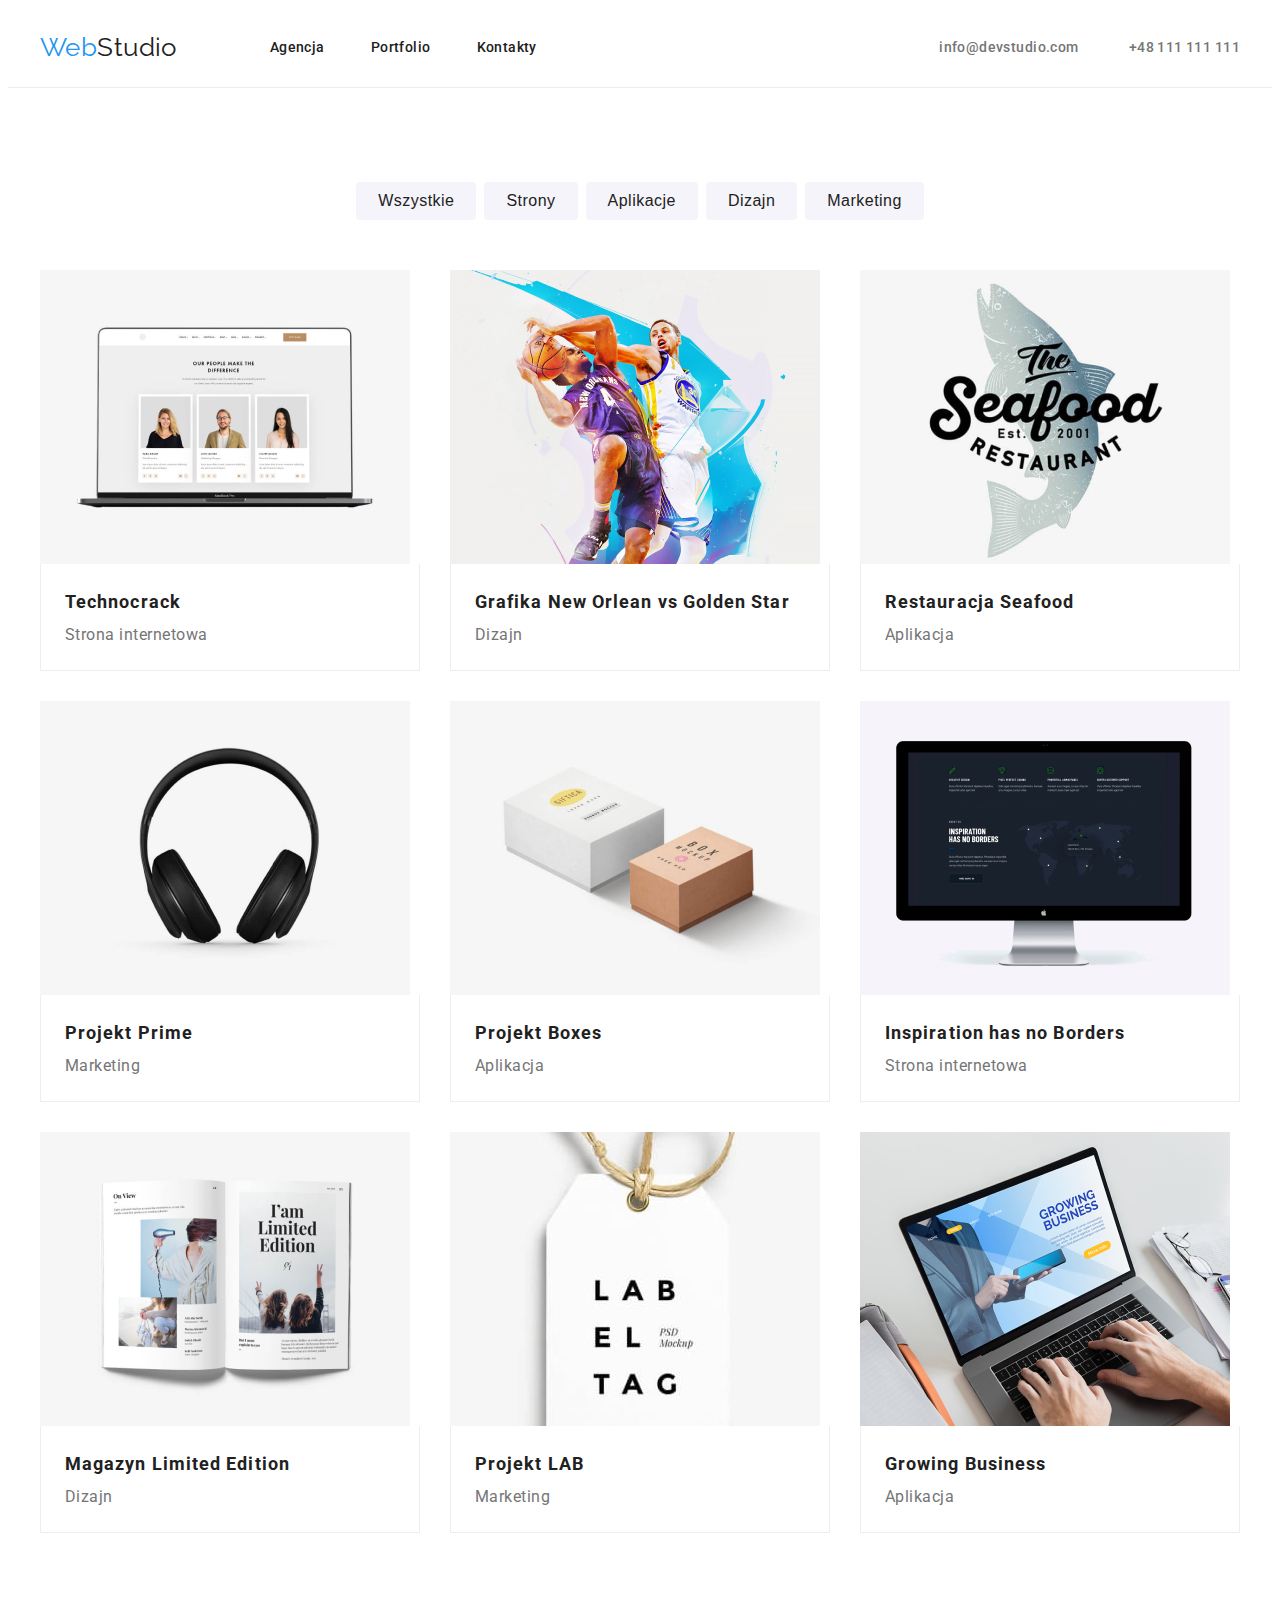
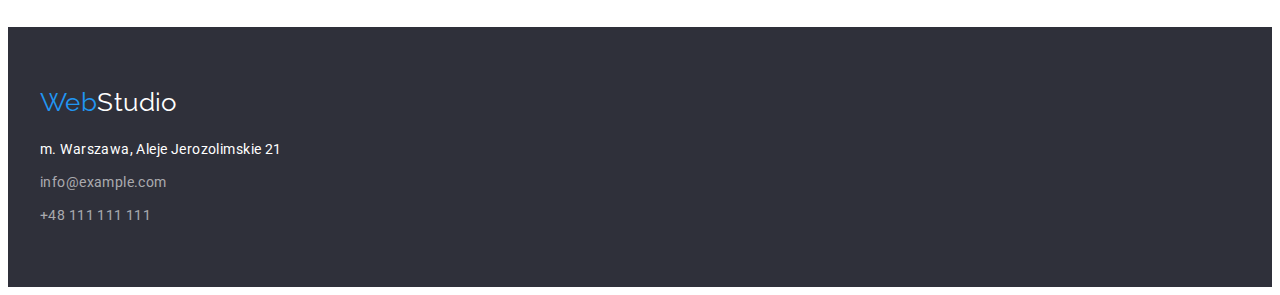
==== portfolio.html @ 165ec257 "hw-4" ====
<!DOCTYPE html>
<html lang="pl">
  <head>
    <meta charset="UTF-8" />
    <meta http-equiv="X-UA-Compatible" content="IE=edge" />
    <meta name="viewport" content="width=device-width, initial-scale=1.0" />
    <title>Portfolio</title>
    <link
      rel="stylesheet"
      href="https://cdnjs.cloudflare.com/ajax/libs/modern-normalize/1.1.0/modern-normalize.min.css"
      integrity="sha512-wpPYUAdjBVSE4KJnH1VR1HeZfpl1ub8YT/NKx4PuQ5NmX2tKuGu6U/JRp5y+Y8XG2tV+wKQpNHVUX03MfMFn9Q=="
      crossorigin="anonymous"
      referrerpolicy="no-referrer"
    />
    <link rel="stylesheet" href="css/style.css" />
    <link rel="preconnect" href="https://fonts.googleapis.com" />
    <link rel="preconnect" href="https://fonts.gstatic.com" crossorigin />
    <link
      href="https://fonts.googleapis.com/css2?family=Raleway:wght@700&family=Roboto:wght@400;500;700;900&display=swap"
      rel="stylesheet"
    />
  </head>
  <body>
    <header class="header-index-portfolio">
      <div class="container">
        <div class="nav-flex-box">
          <nav>
            <ul class="nav-links">
              <li>
                <a href="index.html" class="nav-webstudio"
                  ><span>Web</span>Studio</a
                >
              </li>
              <li class="nav-menu-item">
                <a href="" class="nav-menu">Agencja</a>
              </li>
              <li class="nav-menu-item">
                <a href="portfolio.html" class="nav-menu">Portfolio</a>
              </li>
              <li class="nav-menu-item">
                <a href="" class="nav-menu">Kontakty</a>
              </li>
            </ul>
          </nav>
          <ul class="menu-contacts">
            <li class="menu-contacts-item">
              <a href="mailto:info@devstudio.com">info@devstudio.com</a>
            </li>
            <li class="menu-contacts-item">
              <a href="tel:+48111111111">+48 111 111 111</a>
            </li>
          </ul>
        </div>
      </div>
    </header>

    <main>
      <section>
        <div class="container portfolio">
          <ul class="buttons">
            <li><button type="button">Wszystkie</button></li>
            <li><button type="button">Strony</button></li>
            <li><button type="button">Aplikacje</button></li>
            <li><button type="button">Dizajn</button></li>
            <li><button type="button">Marketing</button></li>
          </ul>
          <ul class="box-portfolio-fotos">
            <li>
              <figure>
                <img
                  src="images/technocrack.jpg"
                  alt="Technocrack"
                  width="370"
                  height="294"
                />
                <figcaption>
                  <p>Technocrack</p>
                  <span>Strona internetowa</span>
                </figcaption>
              </figure>
            </li>
            <li>
              <figure>
                <img
                  src="images/grafikaneworleanvsgoldenstar.jpg"
                  alt=" Grafika New Orlean vs Golden Star"
                  width="370"
                  height="294"
                />
                <figcaption>
                  <p>Grafika New Orlean vs Golden Star</p>
                  <span>Dizajn</span>
                </figcaption>
              </figure>
            </li>
            <li>
              <figure>
                <img
                  src="images/restauracjaseafood.jpg"
                  alt="Restauracja Seafood"
                  width="370"
                  height="294"
                />
                <figcaption>
                  <p>Restauracja Seafood</p>
                  <span> Aplikacja</span>
                </figcaption>
              </figure>
            </li>
            <li>
              <figure>
                <img
                  src="images/projektprime.jpg"
                  alt="Projekt Prime"
                  width="370"
                  height="294"
                />
                <figcaption>
                  <p>Projekt Prime</p>
                  <span>Marketing</span>
                </figcaption>
              </figure>
            </li>
            <li>
              <figure>
                <img
                  src="images/projektboxes.jpg"
                  alt="Projekt Boxes"
                  width="370"
                  height="294"
                />
                <figcaption>
                  <p>Projekt Boxes</p>
                  <span>Aplikacja</span>
                </figcaption>
              </figure>
            </li>
            <li>
              <figure>
                <img
                  src="images/inspirationhasnoborders.jpg"
                  alt="Inspiration has no Borders"
                  width="370"
                  height="294"
                />
                <figcaption>
                  <p>Inspiration has no Borders</p>
                  <span> Strona internetowa </span>
                </figcaption>
              </figure>
            </li>
            <li>
              <figure>
                <img
                  src="images/magazynlimitededition.jpg"
                  alt="Magazyn Limited Edition"
                  width="370"
                  height="294"
                />
                <figcaption>
                  <p>Magazyn Limited Edition</p>
                  <span> Dizajn</span>
                </figcaption>
              </figure>
            </li>
            <li>
              <figure>
                <img
                  src="images/projektlab.jpg"
                  alt="Projekt LAB"
                  width="370"
                  height="294"
                />
                <figcaption>
                  <p>Projekt LAB</p>
                  <span>Marketing</span>
                </figcaption>
              </figure>
            </li>
            <li>
              <figure>
                <img
                  src="images/growingbusiness.jpg"
                  alt="Growing Business"
                  width="370"
                  height="294"
                />
                <figcaption>
                  <p>Growing Business</p>
                  <span> Aplikacja </span>
                </figcaption>
              </figure>
            </li>
          </ul>
        </div>
      </section>
    </main>

    <footer class="bg-color-footer">
      <div class="container">
        <div class="footer">
          <a href="index.html" class="nav-webstudio-footer"
            ><span>Web</span>Studio</a
          >
          <address class="address">
            <ul>
              <li>
                <p class="footer-address">
                  m. Warszawa, Aleje Jerozolimskie 21
                </p>
              </li>
              <li>
                <a class="footer-contacts" href="mailto:info@example.com"
                  >info@example.com</a
                >
              </li>
              <li>
                <a class="footer-contacts" href="tel:+48111111111"
                  >+48 111 111 111</a
                >
              </li>
            </ul>
          </address>
        </div>
      </div>
    </footer>
  </body>
</html>
---- css/style.css ----
/* common styles css for parts body, header and footer 
in files index.html and porfolio.html */
.container {
  width: 1200px;
  margin: auto;
  padding: 0px 15px;
}

ul {
  list-style: none;
  padding: 0px;
  margin: 0px;
}

/* body */
:root {
  --text-color: #212121;
  --background-color: white;
  --text-selection-color: red;
  --background-selection-color: chartreuse;
}

*::selection {
  color: var(--text-selection-color);
  background-color: var(--background-selection-color);
}

body {
  font-family: "Roboto", sans-serif;
  color: var(--text-color);
  background-color: var(--background-color);
  font-size: 14px;
  letter-spacing: 0.03em;
}

/* header */
.header-index-portfolio {
  border: solid 1px;
  border-top-style: none;
  border-right-style: none;
  border-left-style: none;
  border-bottom-color: #ececec;
}
.nav-flex-box {
  display: flex;
  justify-content: space-between;
  padding-top: 24px;
  padding-bottom: 25px;
}

.nav-links {
  display: flex;
  justify-content: space-between;
  padding: 0px;
  margin: 0px;
  align-items: center;
}

.nav-webstudio {
  font-family: "Raleway", sans-serif;
  font-size: 26px;
  text-decoration: none;
  color: inherit;
  margin-right: 93px;
}

.nav-webstudio > span {
  color: #2196f3;
}

.nav-menu {
  text-decoration: none;
  color: inherit;
  font-weight: 500;
}

.nav-menu-item {
  margin-right: 46px;
}

.nav-menu-item:last-child {
  margin-right: 0px;
}

.nav-menu:hover,
.nav-menu:focus {
  color: #2196f3;
}

.menu-contacts {
  display: flex;
  align-items: center;
  padding: 0px;
  margin: 0px;
  margin-left: 371px;
}

.menu-contacts a {
  text-decoration: none;
  font-weight: 500;
  color: #757575;
}

.menu-contacts-item {
  margin-right: 50px;
}
.menu-contacts-item:last-child {
  margin-right: 0px;
}

.menu-contacts a:hover,
.menu-contacts a:focus {
  color: #2196f3;
}

/* footer */
.bg-color-footer {
  background-color: #2f303a;
}

.footer {
  padding-top: 60px;
  padding-bottom: 60px;
  display: flex;
  flex-direction: column;
}

.footer .nav-webstudio-footer {
  font-family: "Raleway", sans-serif;
  font-size: 26px;
  text-decoration: none;
  color: white;
}

.nav-webstudio-footer > span {
  color: #2196f3;
}

.address {
  margin-top: 20px;
}

.address li {
  display: block;
  margin-bottom: 9px;
}

.address li:last-child {
  margin-bottom: 0px;
}

.address .footer-address {
  color: #ffffff;
  font-style: normal;
  letter-spacing: 0.03em;
  margin: 0px;
  line-height: 24px;
}

.address .footer-contacts {
  color: rgba(255, 255, 255, 0.6);
  font-style: normal;
  text-decoration: none;
  line-height: 24px;
}
.address .footer-contacts:hover,
.address .footer-contacts:focus {
  color: #2196f3;
}

/* styles css for file index.html */

.container-main {
  width: 1600px;
  padding: 0px;
  margin: 0px auto;
}

.main-section {
  margin: 0px auto;
  padding-top: 200px;
  padding-bottom: 200px;
  background-color: #2f303a;
  display: flex;
  flex-direction: column;
}

.main-section > h1 {
  font-size: 44px;
  font-weight: 900;
  line-height: 60px;
  color: white;
  width: 696px;
  text-align: center;
  margin: 0px auto 30px;
}

.main-section > button {
  color: white;
  background-color: #2196f3;
  width: 200px;
  height: 50px;
  border-radius: 4px;
  font-size: 16px;
  font-weight: 700;
  cursor: pointer;
  margin: 0px auto;
  border: none;
}

.information {
  margin: 0px auto;
  display: flex;
  padding-top: 94px;
  padding-bottom: 94px;
  flex-wrap: wrap;
  flex-direction: row;
  gap: 30px;
}

.information-flexbox {
  display: flex;
  flex-direction: column;
  width: calc((100% - 90px) / 4);
}

.information h3 {
  font-weight: 700;
  font-size: 14px;
  line-height: 16.41px;
  margin: 0px;
  margin-bottom: 10px;
}

.information p {
  color: #757575;
  line-height: 24px;
  margin: 0px;
}

.description {
  display: flex;
  flex-direction: column;
  padding-bottom: 94px;
}

.description h2 {
  font-size: 36px;
  font-weight: 700;
  margin: 0px auto;
}

.description ul {
  list-style: none;
  display: flex;
  padding-left: 0px;
  margin: 50px auto 0px;
  gap: 30px;
}

.bg-color {
  background-color: #f5f4fa;
}
.team {
  display: flex;
  padding-top: 94px;
  padding-bottom: 94px;
  flex-direction: column;
  justify-content: center;
}

.team h2 {
  font-size: 36px;
  font-weight: 700;
  line-height: 42.19px;
  margin: 0px auto 50px;
}

.team-fotos {
  display: flex;
  gap: 30px;
}

.team-fotos > figure {
  font-size: 16px;
  color: #757575;
  text-align: center;
  margin: 0px auto;
  border-bottom-left-radius: 4px;
  border-bottom-right-radius: 4px;
  box-shadow: 0px 1px 3px rgba(0, 0, 0, 0.12), 0px 1px 1px rgba(0, 0, 0, 0.14),
    0px 2px 1px rgba(0, 0, 0, 0.2);
}

.team figcaption {
  margin: 30px auto;
}

.team span {
  font-weight: 500;
  display: block;
  margin-bottom: 10px;
  color: #212121;
}

.team p {
  font-weight: 400px;
  margin: 0px;
}

/* styles css for file portfolio.html */

.portfolio {
  display: flex;
  flex-direction: column;
  padding-top: 94px;
  padding-bottom: 94px;
}

.buttons {
  display: flex;
  justify-content: center;
  gap: 8px;
  margin-bottom: 50px;
}

.buttons button {
  color: inherit;
  font-size: 16px;
  font-weight: 500;
  padding: 6px 22px 6px 22px;
  background-color: #f5f4fa;
  border: none;
  border-radius: 4px;
  height: 38px;
  cursor: pointer;
  letter-spacing: 0.03em;
}
.portfolio button:hover,
.portfolio button:focus {
  background-color: #2196f3;
  border: none;
  color: white;
  box-shadow: 0px 2px 2px rgba(0, 0, 0, 0.12);
}

.box-portfolio-fotos {
  display: flex;
  flex-wrap: wrap;
  gap: 30px;
}

.box-portfolio-fotos li {
  margin: 0px;
  width: calc((100% - 60px) / 3);
}

.box-portfolio-fotos figure {
  margin: 0px;
}
figure > img {
  vertical-align: middle;
}

.box-portfolio-fotos figcaption {
  font-size: 18px;
  font-weight: 700;
  line-height: 2;
  padding-left: 24px;
  padding-top: 20px;
  letter-spacing: 0.06em;
  border: solid 1px;
  border-top: none;
  border-color: rgba(238, 238, 238, 1);
}

figcaption p {
  margin: 0px;
}

.box-portfolio-fotos span {
  font-size: 16px;
  font-weight: 400;
  line-height: 30px;
  letter-spacing: 0.03em;
  color: #757575;
  display: block;
  margin-bottom: 20px;
}
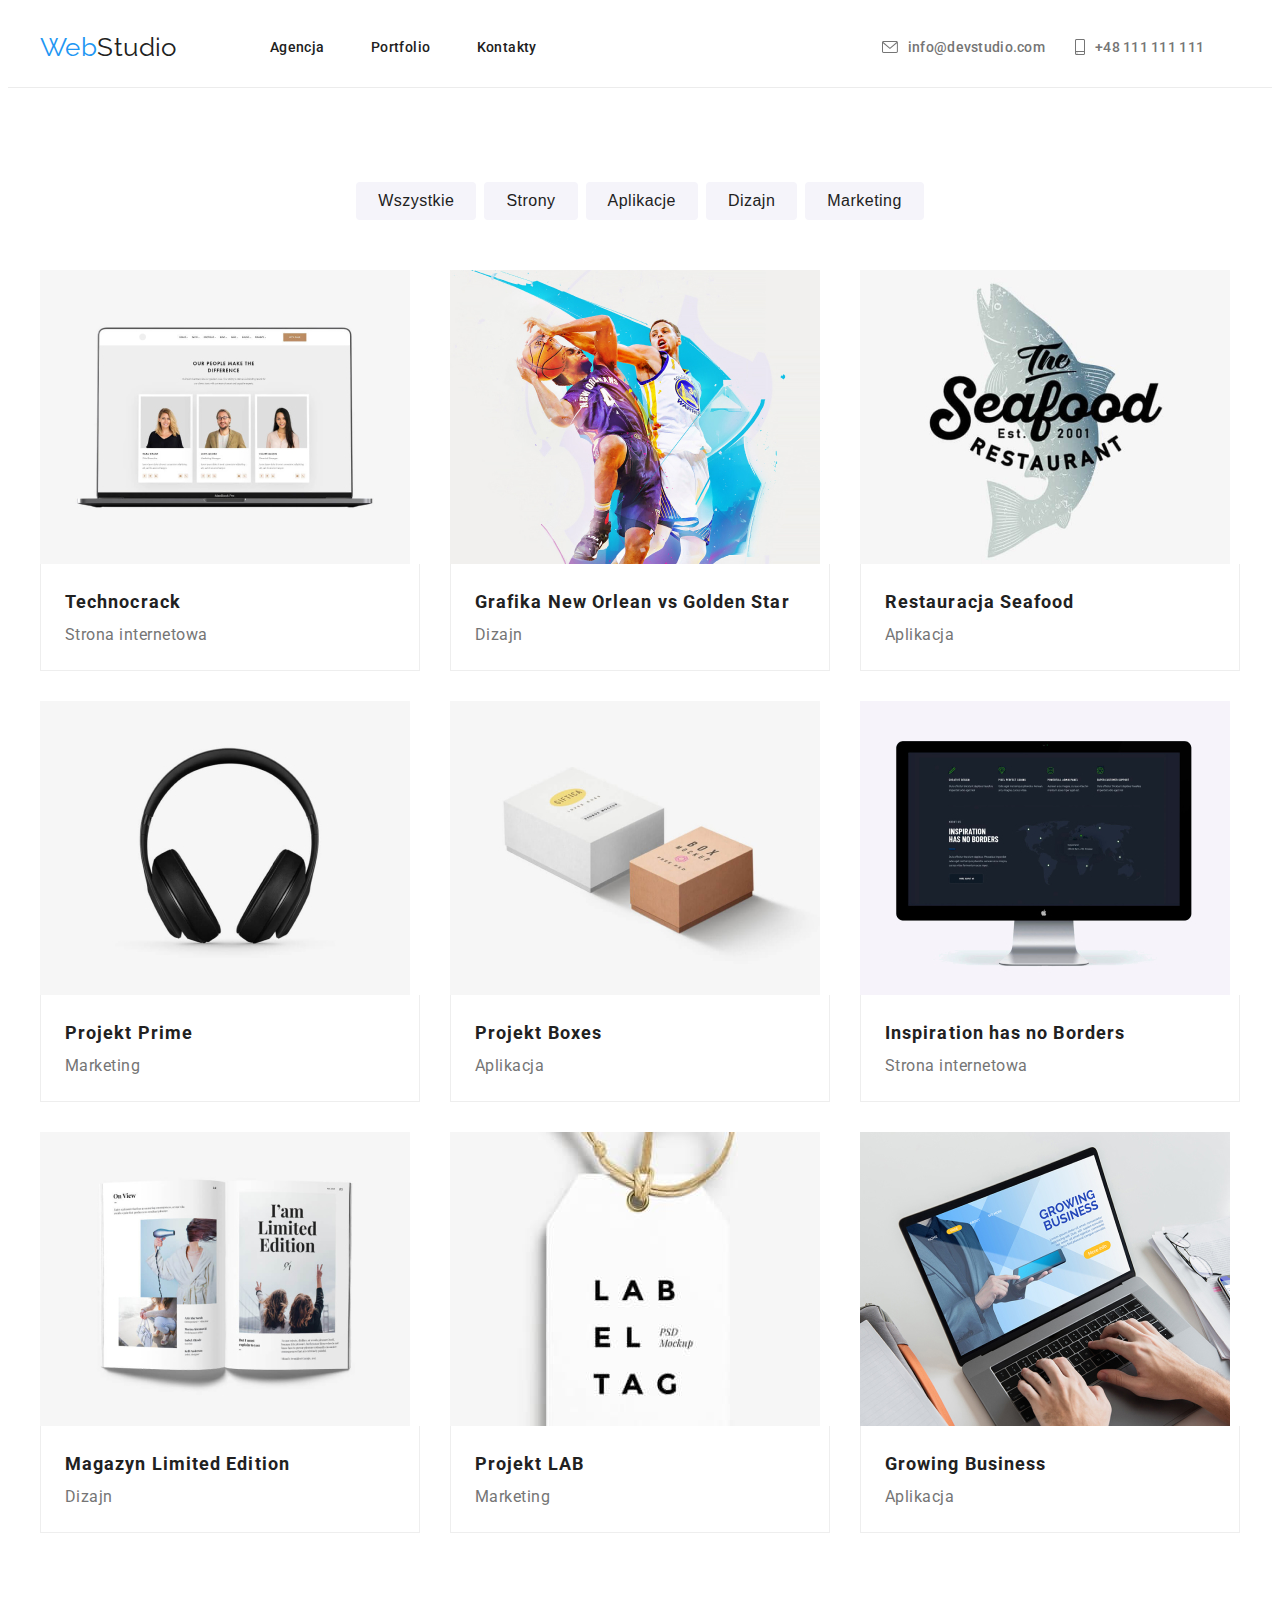
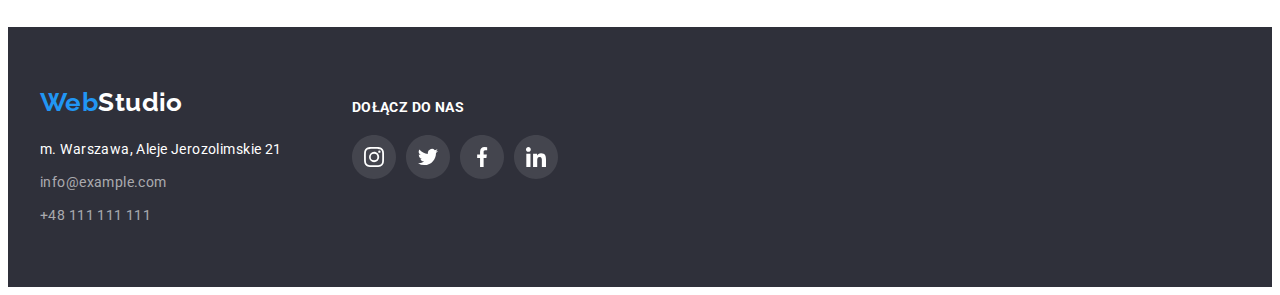
==== commit a6585db2: "hw-4" ====
--- a/portfolio.html
+++ b/portfolio.html
@@ -44,16 +44,25 @@
           </nav>
           <ul class="menu-contacts">
             <li class="menu-contacts-item">
-              <a href="mailto:info@devstudio.com">info@devstudio.com</a>
+              <a href="mailto:info@devstudio.com">
+                <svg class="envelope" width="16px" height="12px">
+                  <use href="/images/icons.svg#icon-envelope"></use>
+                </svg>
+                <p>info@devstudio.com</p></a
+              >
             </li>
             <li class="menu-contacts-item">
-              <a href="tel:+48111111111">+48 111 111 111</a>
+              <a href="tel:+48111111111"
+                ><svg class="smartfone" width="10px" height="16px">
+                  <use href="/images/icons.svg#icon-smartphone"></use>
+                </svg>
+                <p>+48 111 111 111</p></a
+              >
             </li>
           </ul>
         </div>
       </div>
     </header>
-
     <main>
       <section>
         <div class="container portfolio">
@@ -197,7 +206,7 @@
     </main>
 
     <footer class="bg-color-footer">
-      <div class="container">
+      <div class="container box-footer">
         <div class="footer">
           <a href="index.html" class="nav-webstudio-footer"
             ><span>Web</span>Studio</a
@@ -222,6 +231,31 @@
             </ul>
           </address>
         </div>
+        <div class="box-footer-social">
+          <p>DOŁĄCZ DO NAS</p>
+          <ul>
+            <li>
+              <svg width="44" height="44">
+                <use href="/images/icons.svg#icon-instagram"></use>
+              </svg>
+            </li>
+            <li>
+              <svg width="44" height="44">
+                <use href="/images/icons.svg#icon-twitter"></use>
+              </svg>
+            </li>
+            <li>
+              <svg width="44" height="44">
+                <use href="/images/icons.svg#icon-facebook"></use>
+              </svg>
+            </li>
+            <li>
+              <svg width="44" height="44">
+                <use href="/images/icons.svg#icon-linkedin"></use>
+              </svg>
+            </li>
+          </ul>
+        </div>
       </div>
     </footer>
   </body>
--- a/css/style.css
+++ b/css/style.css
@@ -43,7 +43,6 @@
 }
 .nav-flex-box {
   display: flex;
-  justify-content: space-between;
   padding-top: 24px;
   padding-bottom: 25px;
 }
@@ -89,21 +88,34 @@
 
 .menu-contacts {
   display: flex;
-  align-items: center;
   padding: 0px;
   margin: 0px;
-  margin-left: 371px;
+  margin-left: 345px;
 }
 
 .menu-contacts a {
   text-decoration: none;
+  display: flex;
+  align-items: center;
   font-weight: 500;
   color: #757575;
+  cursor: pointer;
 }
 
 .menu-contacts-item {
-  margin-right: 50px;
-}
+  margin-right: 30px;
+  display: flex;
+  align-items: center;
+  letter-spacing: 0.02em;
+}
+.menu-contacts-item svg {
+  margin-right: 10px;
+}
+
+.menu-contacts-item p {
+  margin: 0px;
+}
+
 .menu-contacts-item:last-child {
   margin-right: 0px;
 }
@@ -111,6 +123,7 @@
 .menu-contacts a:hover,
 .menu-contacts a:focus {
   color: #2196f3;
+  --color1: #2196f3;
 }
 
 /* footer */
@@ -118,11 +131,45 @@
   background-color: #2f303a;
 }
 
+.box-footer {
+  display: flex;
+  color: white;
+  font-weight: 700;
+  align-items: flex-start;
+}
+
 .footer {
   padding-top: 60px;
   padding-bottom: 60px;
   display: flex;
   flex-direction: column;
+}
+.box-footer-social {
+  display: flex;
+  flex-direction: column;
+  margin-top: 72px;
+  margin-left: 70px;
+}
+
+.box-footer-social > p {
+  margin: 0;
+  margin-bottom: 20px;
+}
+
+.box-footer-social > ul {
+  display: flex;
+  gap: 10px;
+}
+
+.box-footer-social svg {
+  --color3: white;
+  --color4: rgba(255, 255, 255, 0.1);
+}
+
+.box-footer-social svg:hover,
+.box-footer-social:focus {
+  --color4: rgba(33, 150, 243, 1);
+  cursor: pointer;
 }
 
 .footer .nav-webstudio-footer {
@@ -138,6 +185,7 @@
 
 .address {
   margin-top: 20px;
+  font-weight: 400;
 }
 
 .address li {
@@ -174,13 +222,18 @@
   width: 1600px;
   padding: 0px;
   margin: 0px auto;
+  background-image: linear-gradient(
+      to right,
+      rgba(47, 48, 58, 0.4),
+      rgba(47, 48, 58, 0.4)
+    ),
+    url(/images/main-foto.jpg);
 }
 
 .main-section {
   margin: 0px auto;
   padding-top: 200px;
   padding-bottom: 200px;
-  background-color: #2f303a;
   display: flex;
   flex-direction: column;
 }
@@ -222,6 +275,18 @@
   display: flex;
   flex-direction: column;
   width: calc((100% - 90px) / 4);
+}
+.information-flexbox div {
+  background-color: #f5f4fa;
+  border-radius: 4px;
+  padding: 25px 100px;
+  margin-bottom: 30px;
+}
+
+.information-flexbox svg {
+  width: 70px;
+  height: 70px;
+  margin: 0 auto;
 }
 
 .information h3 {
@@ -293,7 +358,7 @@
 }
 
 .team figcaption {
-  margin: 30px auto;
+  margin: 30px auto 0px;
 }
 
 .team span {
@@ -306,6 +371,66 @@
 .team p {
   font-weight: 400px;
   margin: 0px;
+}
+.social-links {
+  display: flex;
+  gap: 10px;
+  justify-content: center;
+  padding-bottom: 12px;
+  margin: 16px auto 18px;
+}
+
+.social-links svg {
+  width: 44px;
+  height: 44px;
+}
+
+.social-links svg:hover,
+.social-links svg:focus {
+  --color3: white;
+  --color4: rgba(33, 150, 243, 1);
+  cursor: pointer;
+}
+
+.customers {
+  display: flex;
+  flex-direction: column;
+  align-items: center;
+}
+
+.customers > h2 {
+  font-size: 36px;
+  font-weight: 700;
+  line-height: 42px;
+  letter-spacing: 0.03em;
+  margin: 94px auto 50px;
+}
+.customer-box {
+  margin: 0 auto;
+  display: flex;
+  justify-content: center;
+  gap: 30px;
+  padding-bottom: 94px;
+}
+
+.customer-box > div {
+  border: 1px solid #afb1b8;
+  border-radius: 4px;
+  padding: 16px 31px 13px;
+  width: calc((100% - 150px) / 6);
+}
+
+.customer-box svg {
+  width: 106px;
+  height: 60px;
+}
+
+.customer-box div:hover,
+.customer-box div:focus {
+  border: 1px solid #2196f3;
+  cursor: pointer;
+  --color2: #2196f3;
+  --color1: #2196f3;
 }
 
 /* styles css for file portfolio.html */
@@ -341,7 +466,8 @@
   background-color: #2196f3;
   border: none;
   color: white;
-  box-shadow: 0px 2px 2px rgba(0, 0, 0, 0.12);
+  box-shadow: 0px 3px 1px rgba(0, 0, 0, 0.1), 0px 1px 2px rgba(0, 0, 0, 0.08),
+    0px 2px 2px rgba(0, 0, 0, 0.12);
 }
 
 .box-portfolio-fotos {
@@ -357,6 +483,7 @@
 
 .box-portfolio-fotos figure {
   margin: 0px;
+  cursor: pointer;
 }
 figure > img {
   vertical-align: middle;
@@ -372,6 +499,11 @@
   border: solid 1px;
   border-top: none;
   border-color: rgba(238, 238, 238, 1);
+}
+.box-portfolio-fotos figure:hover,
+.box-portfolio-fotos figure:focus {
+  box-shadow: 0px 1px 1px rgba(0, 0, 0, 0.12), 0px 4px 4px rgba(0, 0, 0, 0.06),
+    1px 4px 6px rgba(0, 0, 0, 0.16);
 }
 
 figcaption p {
